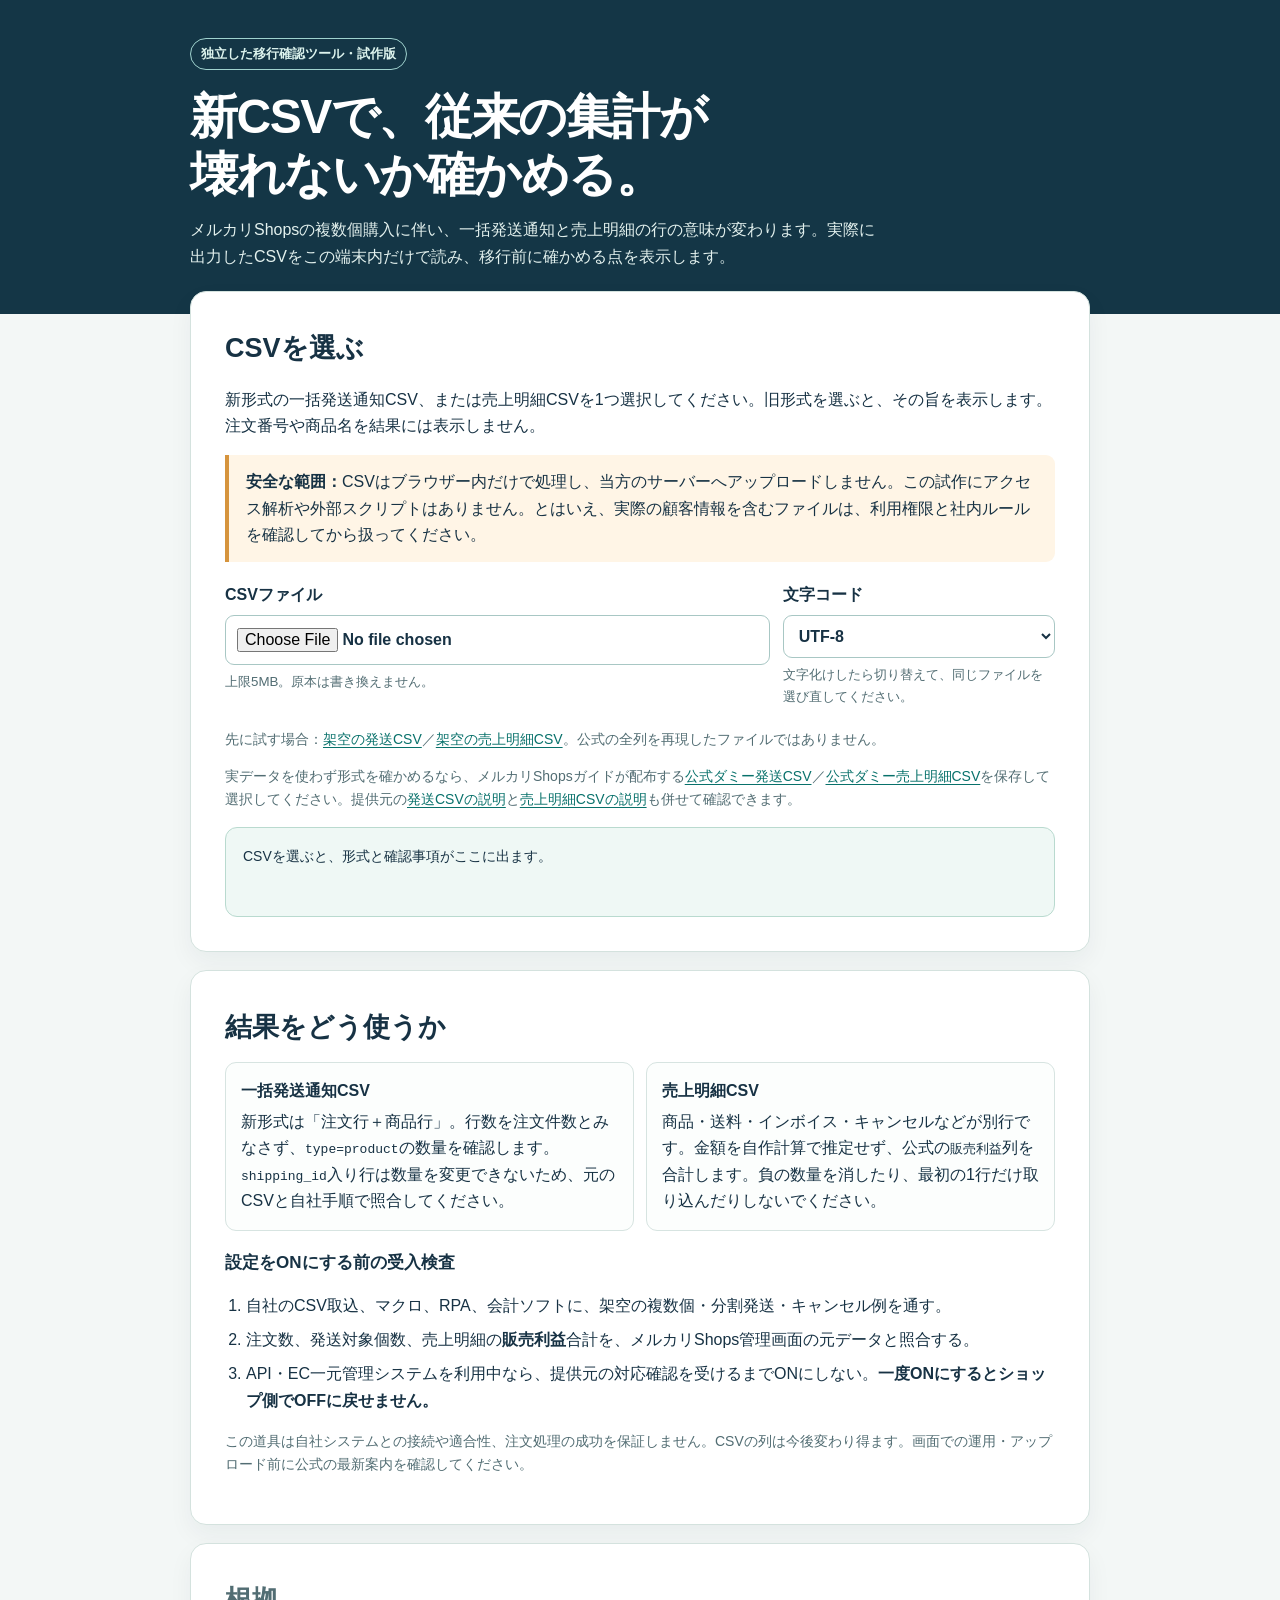
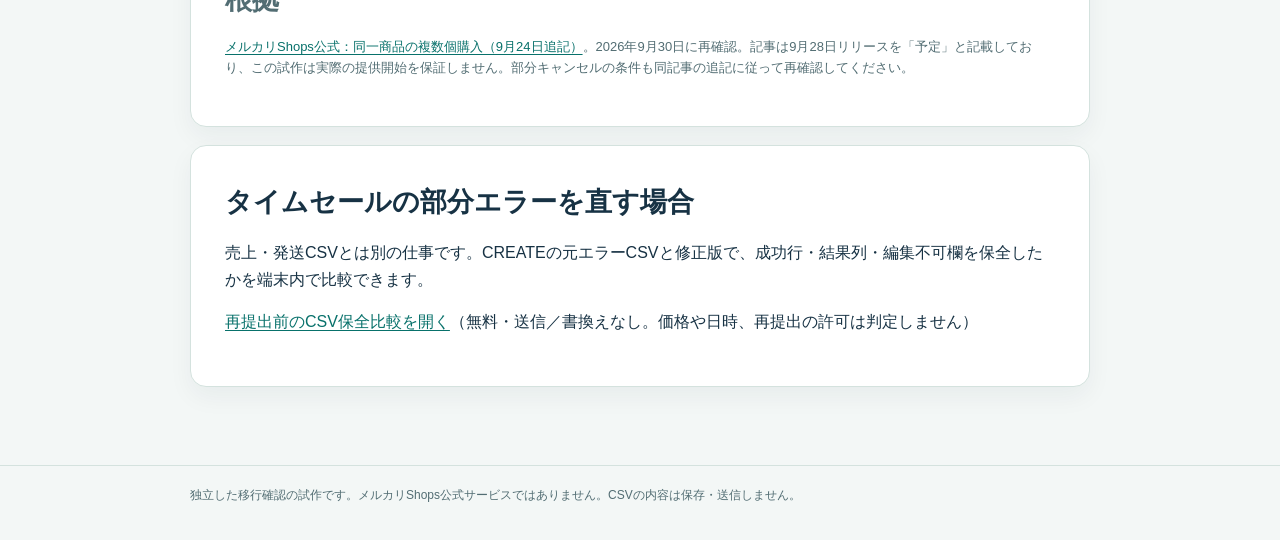
==== index.html @ 7849f11b "Add local CREATE timesale retry preservation comparison" ====
<!doctype html>
<html lang="ja">
<head>
  <meta charset="utf-8">
  <meta name="viewport" content="width=device-width,initial-scale=1">
  <meta name="description" content="メルカリShopsの複数個購入に伴う一括発送通知・売上明細CSVを、ブラウザー内だけで点検。行数と注文件数、数量、販売利益列の違いを確認します。">
  <meta name="google-site-verification" content="xKikV9wQF_xmwd3n7Kx4e-9A_dVvAwl5gHHgCx1C2TU">
  <link rel="canonical" href="https://tomoka-uzumaki-ai.github.io/shops-csv-readiness-jp/">
  <title>メルカリShops CSV移行の手元確認｜複数個購入</title>
  <style>
    :root{font-family:-apple-system,BlinkMacSystemFont,"Hiragino Kaku Gothic ProN","Noto Sans JP",sans-serif;color:#173244;background:#f3f7f6;line-height:1.65}
    *{box-sizing:border-box}body{margin:0}a{color:#08716b;text-underline-offset:3px}button,input,select{font:inherit}button:focus-visible,input:focus-visible,select:focus-visible,a:focus-visible{outline:3px solid #eaa258;outline-offset:3px}
    .wrap{width:min(100% - 32px,900px);margin:auto}.top{background:#143646;color:#fff;padding:38px 0 44px}.top small{display:inline-block;border:1px solid #9fd2ce;border-radius:40px;padding:4px 10px;color:#dcf3ed;font-weight:700}.top h1{font-size:clamp(29px,5.5vw,48px);line-height:1.2;letter-spacing:-.03em;margin:18px 0 14px}.top p{max-width:690px;margin:0;color:#e3f1ee}.main{margin-top:-23px;position:relative;padding-bottom:60px}.panel{background:#fff;border:1px solid #d4e2de;border-radius:16px;padding:clamp(20px,4vw,34px);margin-bottom:18px;box-shadow:0 10px 25px rgba(16,49,57,.05)}h2{font-size:clamp(21px,3vw,27px);margin:0 0 12px}h3{font-size:17px;margin:18px 0 6px}.muted{color:#526d73;font-size:14px}.callout{background:#fff5e6;border-left:4px solid #d6943d;padding:14px 17px;border-radius:0 9px 9px 0;margin:15px 0}.fields{display:grid;grid-template-columns:2fr 1fr;gap:13px;margin:20px 0}.field{display:block;font-weight:700}.field input,.field select{display:block;width:100%;padding:11px;margin-top:6px;border:1px solid #a8c7c4;border-radius:9px;background:#fff;color:#173244}.field small{display:block;font-weight:400;color:#526d73;margin-top:6px}.result{background:#eff8f5;border:1px solid #b9dacf;border-radius:12px;padding:17px;margin-top:16px;min-height:90px}.result pre{white-space:pre-wrap;overflow-wrap:anywhere;font:14px/1.65 -apple-system,BlinkMacSystemFont,"Hiragino Kaku Gothic ProN","Noto Sans JP",sans-serif;margin:0}.legend{display:grid;grid-template-columns:1fr 1fr;gap:12px}.legend div{border:1px solid #d7e4e1;border-radius:11px;padding:15px;background:#fcfefd}.legend b{display:block;margin-bottom:5px}.check{padding-left:21px}.check li{margin:8px 0}.sources{font-size:13px;color:#526d73}.footer{border-top:1px solid #d4e2de;padding:20px 0 35px;font-size:12px;color:#526d73}@media(max-width:620px){.fields,.legend{grid-template-columns:1fr}.top{padding:32px 0 40px}}
  </style>
</head>
<body>
  <header class="top"><div class="wrap"><small>独立した移行確認ツール・試作版</small><h1>新CSVで、従来の集計が<br>壊れないか確かめる。</h1><p>メルカリShopsの複数個購入に伴い、一括発送通知と売上明細の行の意味が変わります。実際に出力したCSVをこの端末内だけで読み、移行前に確かめる点を表示します。</p></div></header>
  <main class="wrap main">
    <section class="panel" aria-labelledby="audit-title">
      <h2 id="audit-title">CSVを選ぶ</h2>
      <p>新形式の一括発送通知CSV、または売上明細CSVを1つ選択してください。旧形式を選ぶと、その旨を表示します。注文番号や商品名を結果には表示しません。</p>
      <div class="callout"><strong>安全な範囲：</strong>CSVはブラウザー内だけで処理し、当方のサーバーへアップロードしません。この試作にアクセス解析や外部スクリプトはありません。とはいえ、実際の顧客情報を含むファイルは、利用権限と社内ルールを確認してから扱ってください。</div>
      <div class="fields">
        <label class="field">CSVファイル<input id="file" type="file" accept=".csv,text/csv"><small>上限5MB。原本は書き換えません。</small></label>
        <label class="field">文字コード<select id="encoding"><option value="utf-8">UTF-8</option><option value="shift_jis">Shift-JIS</option></select><small>文字化けしたら切り替えて、同じファイルを選び直してください。</small></label>
      </div>
      <p class="muted">先に試す場合：<a href="./sample_shipping_fictional.csv" download>架空の発送CSV</a>／<a href="./sample_sales_fictional.csv" download>架空の売上明細CSV</a>。公式の全列を再現したファイルではありません。</p>
      <p class="muted">実データを使わず形式を確かめるなら、メルカリShopsガイドが配布する<a href="https://guide.mercari-shops-static.com/orders_update_cart.csv" target="_blank" rel="noopener noreferrer">公式ダミー発送CSV</a>／<a href="https://guide.mercari-shops-static.com/sales_report_cart.csv" target="_blank" rel="noopener noreferrer">公式ダミー売上明細CSV</a>を保存して選択してください。提供元の<a href="https://support.mercari-shops.com/hc/ja/articles/13223187941913" target="_blank" rel="noopener noreferrer">発送CSVの説明</a>と<a href="https://support.mercari-shops.com/hc/ja/articles/4417485760537" target="_blank" rel="noopener noreferrer">売上明細CSVの説明</a>も併せて確認できます。</p>
      <div class="result" role="status" aria-live="polite"><pre id="report">CSVを選ぶと、形式と確認事項がここに出ます。</pre></div>
    </section>
    <section class="panel" aria-labelledby="meaning-title">
      <h2 id="meaning-title">結果をどう使うか</h2>
      <div class="legend">
        <div><b>一括発送通知CSV</b><span>新形式は「注文行＋商品行」。行数を注文件数とみなさず、<code>type=product</code>の数量を確認します。<code>shipping_id</code>入り行は数量を変更できないため、元のCSVと自社手順で照合してください。</span></div>
        <div><b>売上明細CSV</b><span>商品・送料・インボイス・キャンセルなどが別行です。金額を自作計算で推定せず、公式の<code>販売利益</code>列を合計します。負の数量を消したり、最初の1行だけ取り込んだりしないでください。</span></div>
      </div>
      <h3>設定をONにする前の受入検査</h3>
      <ol class="check">
        <li>自社のCSV取込、マクロ、RPA、会計ソフトに、架空の複数個・分割発送・キャンセル例を通す。</li>
        <li>注文数、発送対象個数、売上明細の<strong>販売利益</strong>合計を、メルカリShops管理画面の元データと照合する。</li>
        <li>API・EC一元管理システムを利用中なら、提供元の対応確認を受けるまでONにしない。<strong>一度ONにするとショップ側でOFFに戻せません。</strong></li>
      </ol>
      <p class="muted">この道具は自社システムとの接続や適合性、注文処理の成功を保証しません。CSVの列は今後変わり得ます。画面での運用・アップロード前に公式の最新案内を確認してください。</p>
    </section>
    <section class="panel sources"><h2>根拠</h2><p><a href="https://jp-news.mercari.com/mercari-shops/info/53548" target="_blank" rel="noopener">メルカリShops公式：同一商品の複数個購入（9月24日追記）</a>。2026年9月30日に再確認。記事は9月28日リリースを「予定」と記載しており、この試作は実際の提供開始を保証しません。部分キャンセルの条件も同記事の追記に従って再確認してください。</p></section>
    <section class="panel"><h2>タイムセールの部分エラーを直す場合</h2><p>売上・発送CSVとは別の仕事です。CREATEの元エラーCSVと修正版で、成功行・結果列・編集不可欄を保全したかを端末内で比較できます。</p><p><a href="timesale-retry/">再提出前のCSV保全比較を開く</a>（無料・送信／書換えなし。価格や日時、再提出の許可は判定しません）</p></section>
  </main>
  <footer class="footer"><div class="wrap">独立した移行確認の試作です。メルカリShops公式サービスではありません。CSVの内容は保存・送信しません。</div></footer>
  <script>
  (()=>{
    const report=document.getElementById('report');
    const fileInput=document.getElementById('file');
    const encoding=document.getElementById('encoding');
    function parseCsv(text){
      const rows=[];let row=[],cell='',quoted=false,closedQuote=false;
      text=text.replace(/^\uFEFF/,'');
      for(let i=0;i<text.length;i++){
        const c=text[i];
        if(quoted){if(c==='"'){if(text[i+1]==='"'){cell+='"';i++;}else{quoted=false;closedQuote=true;}}else cell+=c;continue;}
        if(closedQuote && c!==',' && c!=='\r' && c!=='\n')throw new Error('引用符の後に余分な文字があります。CSV原本の形式を確認してください。');
        if(c==='"'){if(cell!=='')throw new Error('値の途中に引用符があります。CSV原本の形式を確認してください。');quoted=true;continue;}
        if(c===','){row.push(cell);cell='';closedQuote=false;continue;}
        if(c==='\r'||c==='\n'){if(c==='\r'&&text[i+1]==='\n')i++;row.push(cell);if(row.some(value=>value!==''))rows.push(row);row=[];cell='';closedQuote=false;continue;}
        cell+=c;
      }
      if(quoted)throw new Error('引用符が閉じていません。CSV原本の形式を確認してください。');
      row.push(cell);if(row.some(value=>value!==''))rows.push(row);
      return rows;
    }
    function analyze(rows){
      if(rows.length<2)return '見出しとデータ行があるCSVを選んでください。';
      const headers=rows[0].map(x=>x.trim());
      const data=rows.slice(1);
      const duplicateHeaders=[...new Set(headers.filter((name,i)=>name&&headers.indexOf(name)!==i))];
      const firstBadWidth=data.findIndex(row=>row.length!==headers.length);
      if(headers.some(name=>name==='')||duplicateHeaders.length||firstBadWidth!==-1){
        const problems=[];
        if(headers.some(name=>name===''))problems.push('見出しに空欄があります。');
        if(duplicateHeaders.length)problems.push(`同じ列名が複数あります：${duplicateHeaders.join('、')}。`);
        if(firstBadWidth!==-1)problems.push(`${firstBadWidth+2}行目は見出し${headers.length}列に対して${data[firstBadWidth].length}列です。`);
        return `CSVの列構造を確認してください。\n${problems.join('\n')}\n誤った列の集計を避けるため、このファイルの数値判定は行いません。CSV原本と文字コードを確認してください。`;
      }
      const index=Object.fromEntries(headers.map((name,i)=>[name,i]));
      const has=name=>Object.hasOwn(index,name);
      const get=(row,name)=>has(name)?String(row[index[name]]??'').trim():'';
      const lines=[];
      if(headers.some(x=>x.includes('\uFFFD')))lines.push('文字化けの可能性があります。文字コードを切り替えて再選択してください。');
      if(has('type')&&has('order_id')){
        const required=['type','order_id','variant_id','quantity'];
        const missing=required.filter(x=>!has(x));
        const product=data.filter(row=>get(row,'type')==='product');
        const order=data.filter(row=>get(row,'type')==='order');
        const orders=new Set(data.map(row=>get(row,'order_id')).filter(Boolean));
        const badQty=product.filter(row=>!/^\d+$/.test(get(row,'quantity'))||Number(get(row,'quantity'))<1).length;
        const missingVariant=product.filter(row=>!get(row,'variant_id')).length;
        const multiQty=product.filter(row=>Number(get(row,'quantity'))>1).length;
        const shippingId=has('shipping_id')?product.filter(row=>get(row,'shipping_id')).length:null;
        const unknownType=data.filter(row=>!['order','product'].includes(get(row,'type'))).length;
        lines.push('形式：新しい一括発送通知CSVの候補');
        lines.push(`データ行 ${data.length}／注文行 ${order.length}／商品行 ${product.length}／異なる注文番号 ${orders.size}`);
        lines.push(`数量が2以上の商品行 ${multiQty}／数量が空欄・整数1以上でない商品行 ${badQty}`);
        if(shippingId!==null)lines.push(`shipping_id入りの商品行 ${shippingId}：元の数量・商品を変更していないか、原本と照合してください。`);
        if(missing.length)lines.push(`要確認：公式が必須とする列が見当たりません：${missing.join('、')}`);
        if(missingVariant)lines.push(`要確認：variant_id空欄の商品行が${missingVariant}行あります。`);
        if(unknownType)lines.push(`要確認：order/product以外のtypeが${unknownType}行あります。仕様を確認してください。`);
        if(orders.size>1000)lines.push('要確認：異なる注文番号が1,000件を超えます。一括アップロード上限は1,000注文です。');
        if(data.length>orders.size)lines.push('重要：行数は注文件数ではありません。既存の取込が「1行＝1注文」なら修正が必要です。');
        lines.push('この判定は列と件数の点検です。実際の発送可否・連携先の対応は判定できません。');
      }else if(['明細種別','注文番号','明細番号'].some(has)){
        const required=['明細種別','注文番号','明細番号','販売利益'];
        const missing=required.filter(x=>!has(x));
        const orders=new Set(data.map(row=>get(row,'注文番号')).filter(Boolean));
        const details=new Set(data.map(row=>get(row,'明細番号')).filter(Boolean));
        const invoice=data.filter(row=>get(row,'明細種別').includes('インボイス')).length;
        const cancel=data.filter(row=>get(row,'明細種別').includes('キャンセル')).length;
        const negativeQuantity=has('数量')?data.filter(row=>/^\s*-/.test(get(row,'数量'))).length:null;
        lines.push('形式：新しい売上明細CSVの候補');
        lines.push(`データ行 ${data.length}／異なる注文番号 ${orders.size}／異なる明細番号 ${details.size}`);
        lines.push(`インボイス行 ${invoice}／キャンセル関連行 ${cancel}${negativeQuantity===null?'':`／数量が負の行 ${negativeQuantity}`}`);
        if(missing.length)lines.push(`要確認：集計に必要な列が見当たりません：${missing.join('、')}`);
        if(has('販売利益')){
          const raw=data.map(row=>get(row,'販売利益').replace(/[¥￥円,\s]/g,''));
          const invalid=raw.filter(value=>value===''||!/^[-+]?\d+$/.test(value)||!Number.isSafeInteger(Number(value))).length;
          if(invalid)lines.push(`販売利益を合計しません：空欄・整数円でない値・安全に扱えない大きな金額が${invalid}行あります。CSV原本を確認してください。`);
          else {
            const sum=raw.reduce((total,value)=>total+Number(value),0);
            if(!Number.isSafeInteger(sum))lines.push('販売利益を合計しません：合計額が安全に扱える数値範囲を超えました。CSV原本を確認してください。');
            else lines.push(`販売利益列の合計 ${sum.toLocaleString('ja-JP')}円（CSV内の列値の単純合計。受領済み利益や当方の収益ではありません）`);
          }
        }
        if(data.length>orders.size)lines.push('重要：行数は注文件数ではありません。最初の1行だけ取り込む処理は明細を落とします。');
        lines.push('元の管理画面と、注文番号・明細番号ごとの集計を照合してください。');
      }else if(has('order_id')){
        lines.push('形式：type列がない旧形式の一括発送通知CSVの候補');
        lines.push(`データ行 ${data.length}。設定をONにした後は新形式が必要です。旧CSVのままでONにしないでください。`);
      }else{
        lines.push('形式を特定できません。メルカリShopsから出力した対象CSVか、見出し・文字コードを確認してください。');
        lines.push('このファイルを自動変換・アップロードしないでください。');
      }
      return lines.join('\n');
    }
    fileInput.addEventListener('change',async()=>{
      const file=fileInput.files[0];if(!file)return;
      if(file.size>5*1024*1024){report.textContent='5MBを超えるファイルは扱いません。対象期間を分けて出力してください。';return;}
      report.textContent='この端末内で読み取り中…';
      try{
        const raw=await file.arrayBuffer();
        const decoded=new TextDecoder(encoding.value,{fatal:true}).decode(raw);
        report.textContent=analyze(parseCsv(decoded));
      }catch(error){report.textContent=`読み取れませんでした：${error.message} 文字コードかCSV形式を確認してください。`;}
    });
    window.csvAuditForTests={parseCsv,analyze};
  })();
  </script>
</body>
</html>
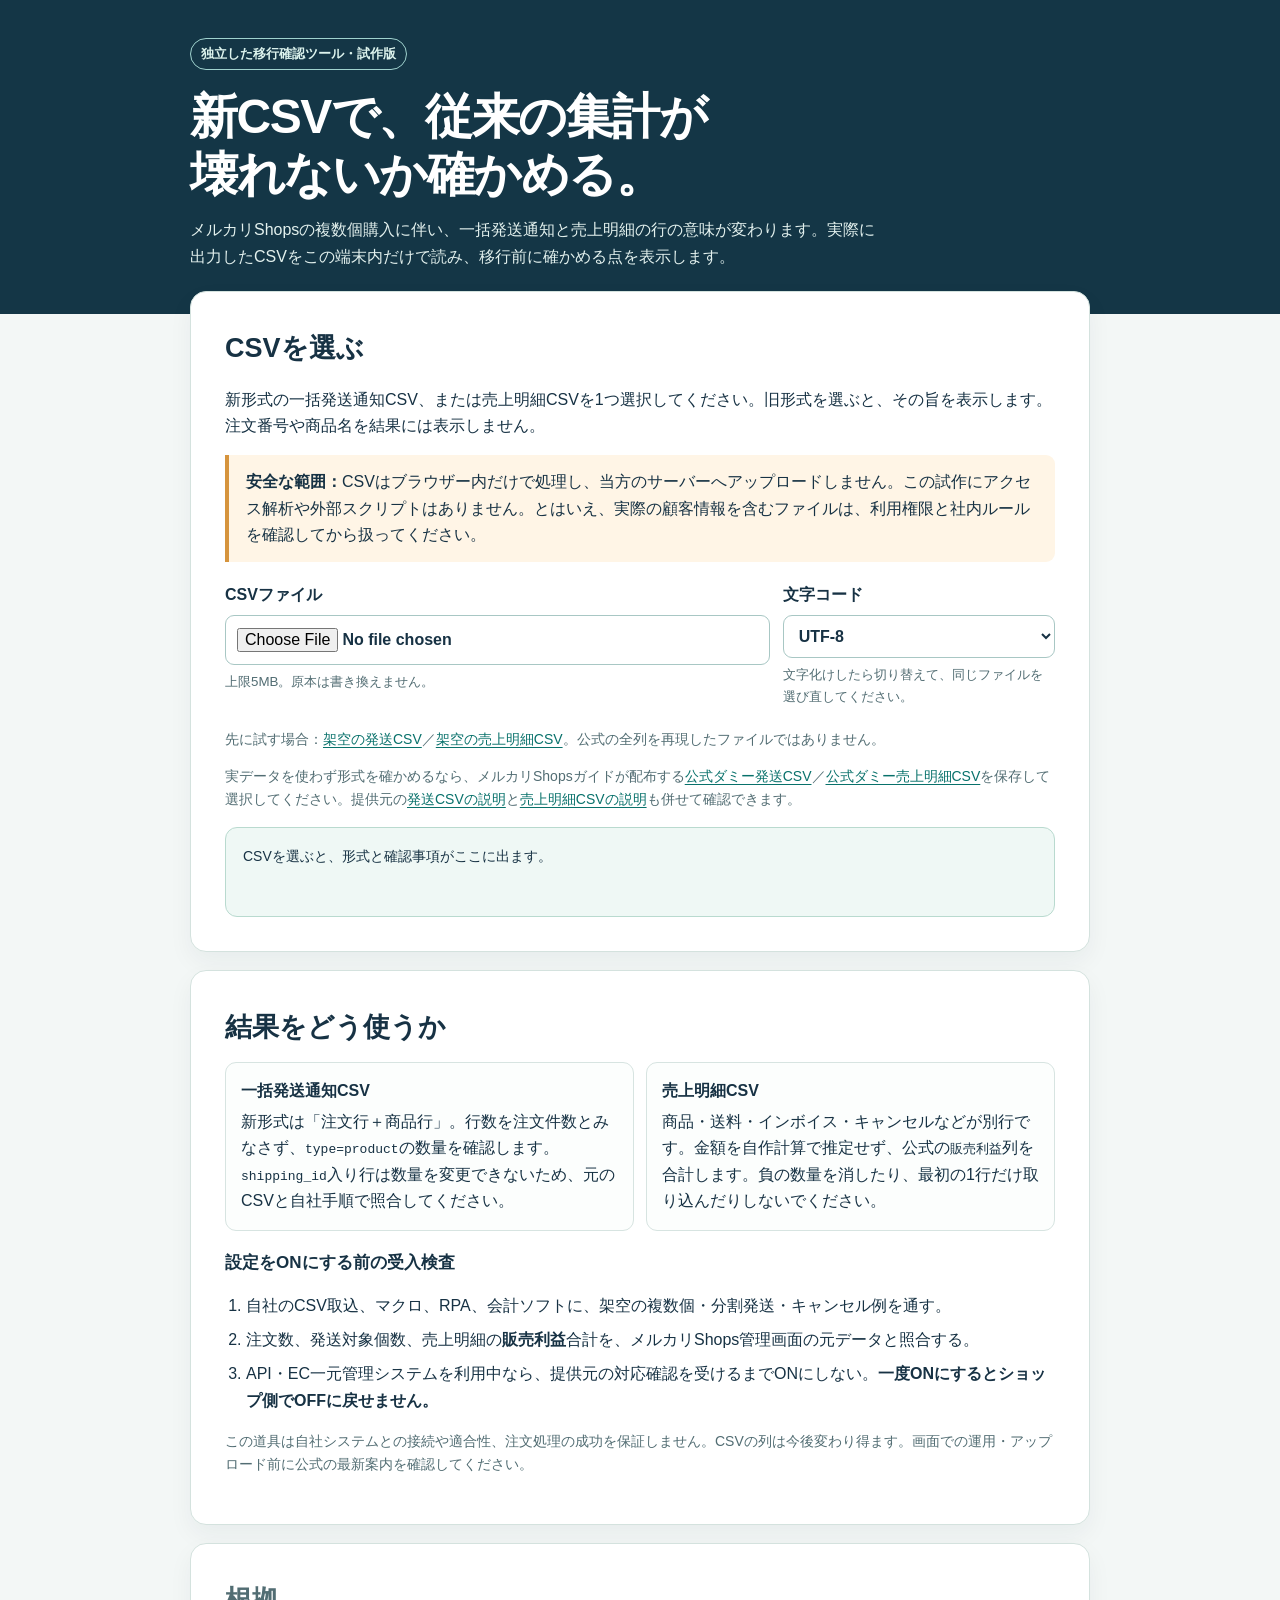
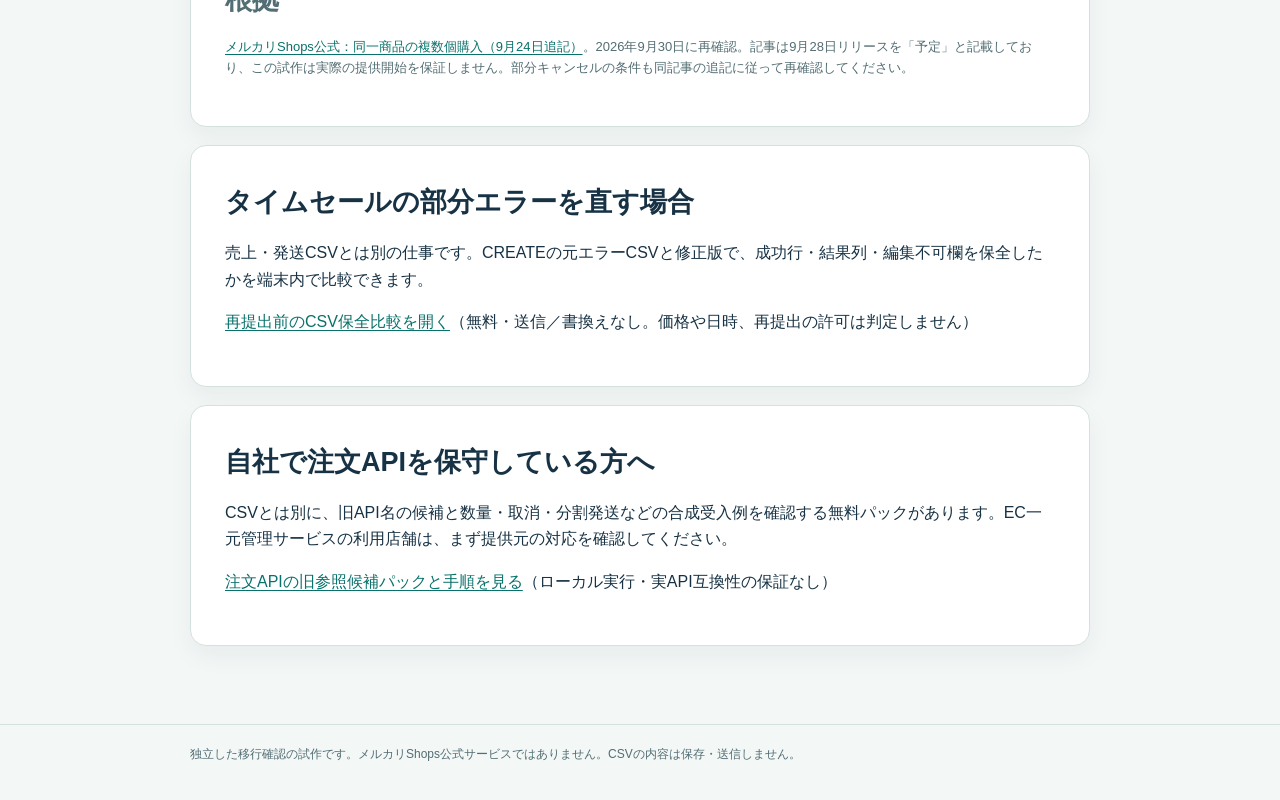
==== commit d84e3c37: "Expose developer audit pack through scoped discovery page" ====
--- a/index.html
+++ b/index.html
@@ -44,6 +44,7 @@
     </section>
     <section class="panel sources"><h2>根拠</h2><p><a href="https://jp-news.mercari.com/mercari-shops/info/53548" target="_blank" rel="noopener">メルカリShops公式：同一商品の複数個購入（9月24日追記）</a>。2026年9月30日に再確認。記事は9月28日リリースを「予定」と記載しており、この試作は実際の提供開始を保証しません。部分キャンセルの条件も同記事の追記に従って再確認してください。</p></section>
     <section class="panel"><h2>タイムセールの部分エラーを直す場合</h2><p>売上・発送CSVとは別の仕事です。CREATEの元エラーCSVと修正版で、成功行・結果列・編集不可欄を保全したかを端末内で比較できます。</p><p><a href="timesale-retry/">再提出前のCSV保全比較を開く</a>（無料・送信／書換えなし。価格や日時、再提出の許可は判定しません）</p></section>
+    <section class="panel"><h2>自社で注文APIを保守している方へ</h2><p>CSVとは別に、旧API名の候補と数量・取消・分割発送などの合成受入例を確認する無料パックがあります。EC一元管理サービスの利用店舗は、まず提供元の対応を確認してください。</p><p><a href="order-api-audit/">注文APIの旧参照候補パックと手順を見る</a>（ローカル実行・実API互換性の保証なし）</p></section>
   </main>
   <footer class="footer"><div class="wrap">独立した移行確認の試作です。メルカリShops公式サービスではありません。CSVの内容は保存・送信しません。</div></footer>
   <script>
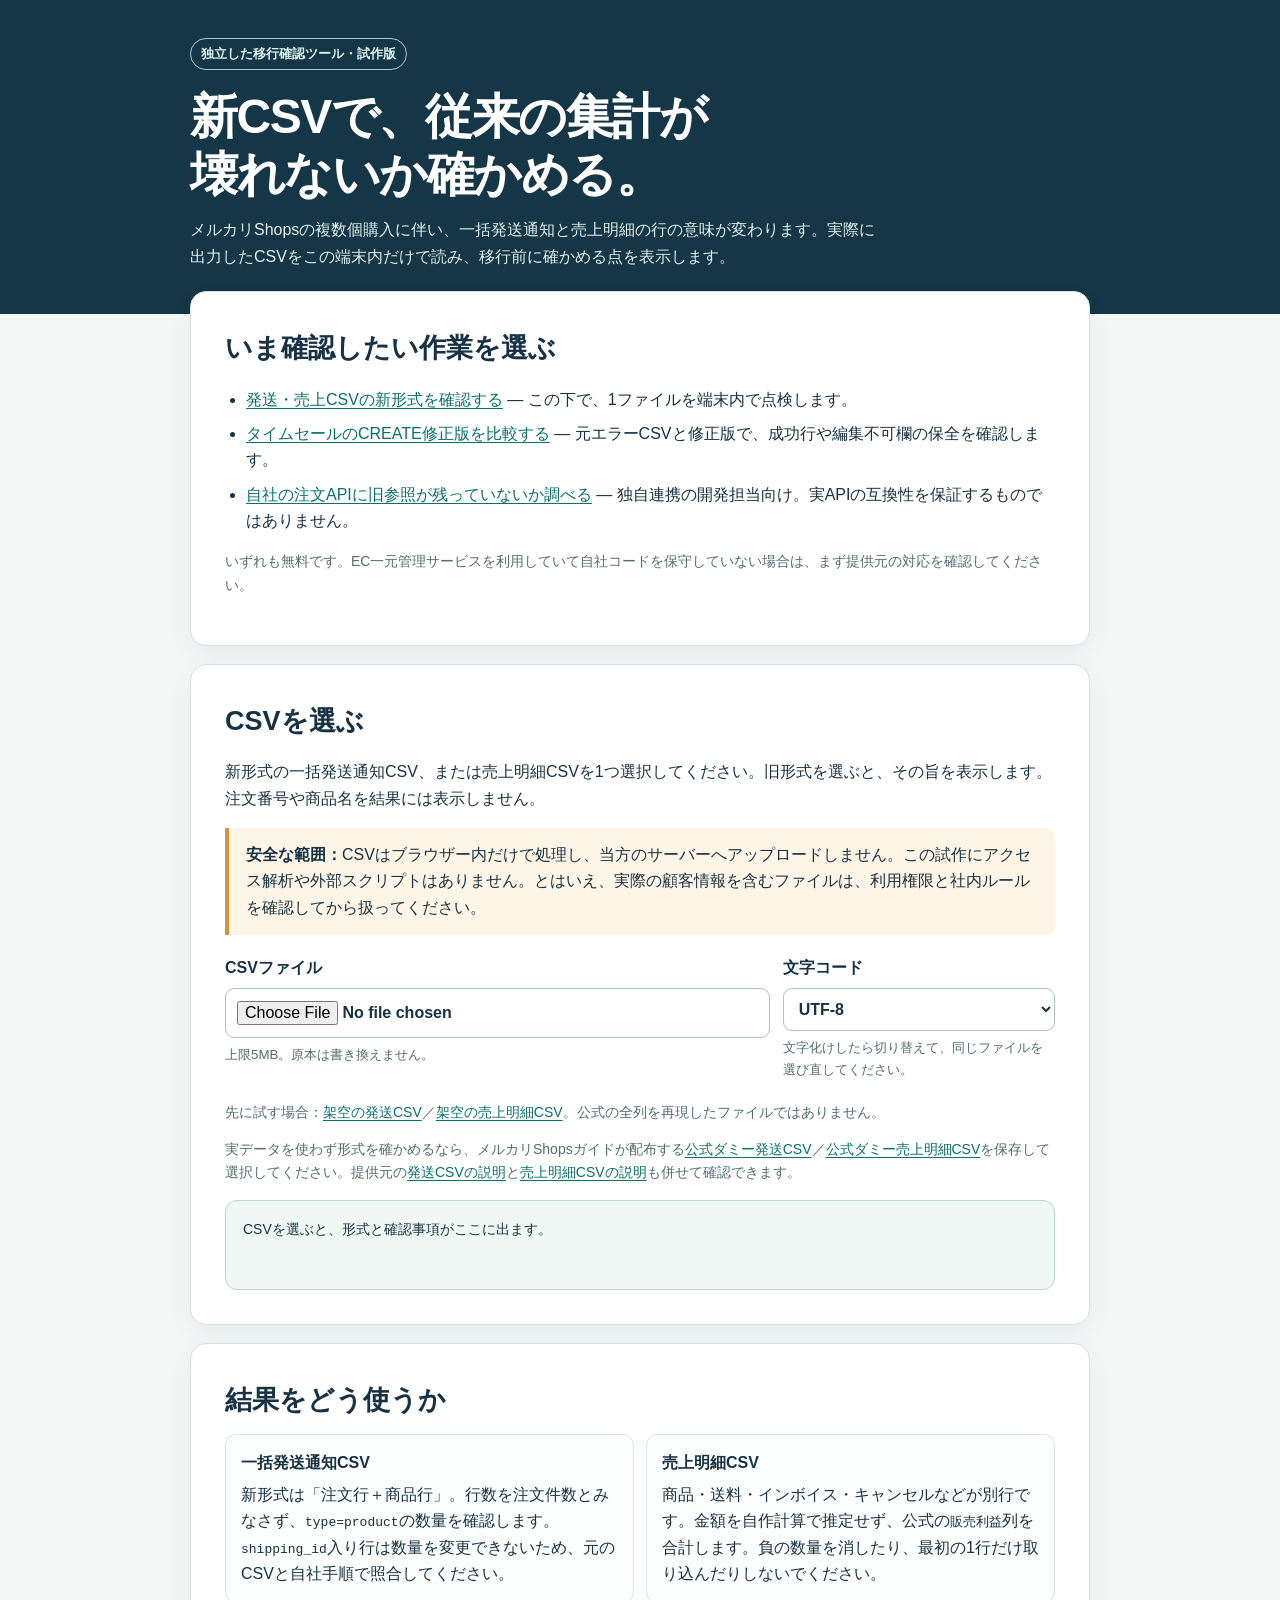
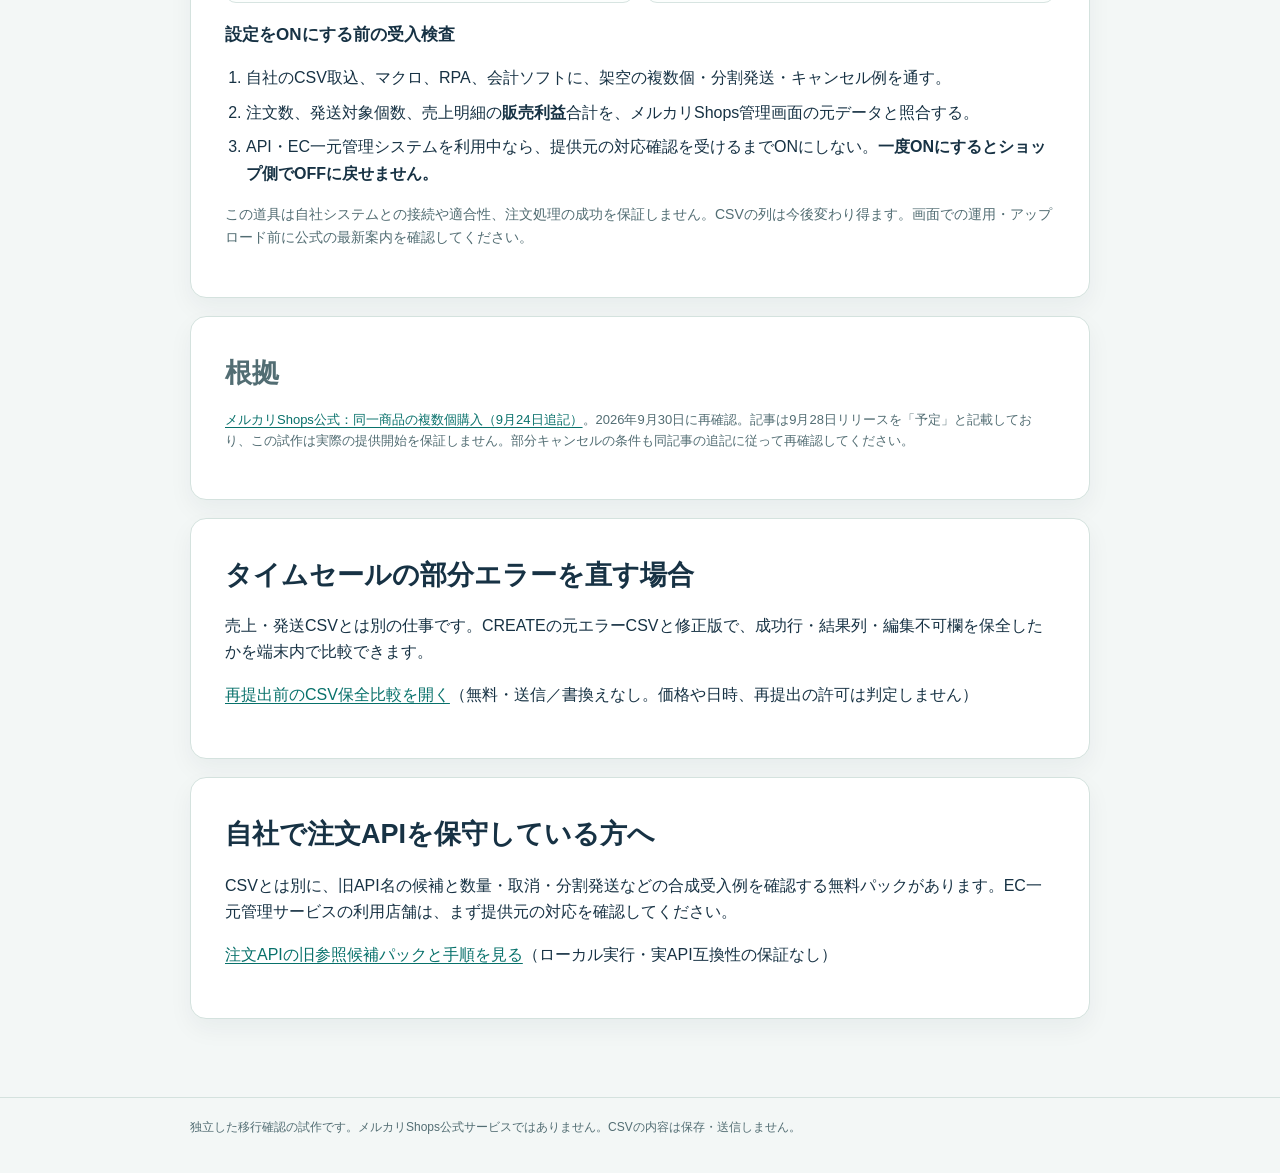
==== commit 2a2cf8f1: "Add task-specific entry before CSV audit" ====
--- a/index.html
+++ b/index.html
@@ -16,6 +16,15 @@
 <body>
   <header class="top"><div class="wrap"><small>独立した移行確認ツール・試作版</small><h1>新CSVで、従来の集計が<br>壊れないか確かめる。</h1><p>メルカリShopsの複数個購入に伴い、一括発送通知と売上明細の行の意味が変わります。実際に出力したCSVをこの端末内だけで読み、移行前に確かめる点を表示します。</p></div></header>
   <main class="wrap main">
+    <nav class="panel" aria-labelledby="job-route-title">
+      <h2 id="job-route-title">いま確認したい作業を選ぶ</h2>
+      <ul class="check">
+        <li><a href="#audit-title">発送・売上CSVの新形式を確認する</a> — この下で、1ファイルを端末内で点検します。</li>
+        <li><a href="timesale-retry/">タイムセールのCREATE修正版を比較する</a> — 元エラーCSVと修正版で、成功行や編集不可欄の保全を確認します。</li>
+        <li><a href="order-api-audit/">自社の注文APIに旧参照が残っていないか調べる</a> — 独自連携の開発担当向け。実APIの互換性を保証するものではありません。</li>
+      </ul>
+      <p class="muted">いずれも無料です。EC一元管理サービスを利用していて自社コードを保守していない場合は、まず提供元の対応を確認してください。</p>
+    </nav>
     <section class="panel" aria-labelledby="audit-title">
       <h2 id="audit-title">CSVを選ぶ</h2>
       <p>新形式の一括発送通知CSV、または売上明細CSVを1つ選択してください。旧形式を選ぶと、その旨を表示します。注文番号や商品名を結果には表示しません。</p>
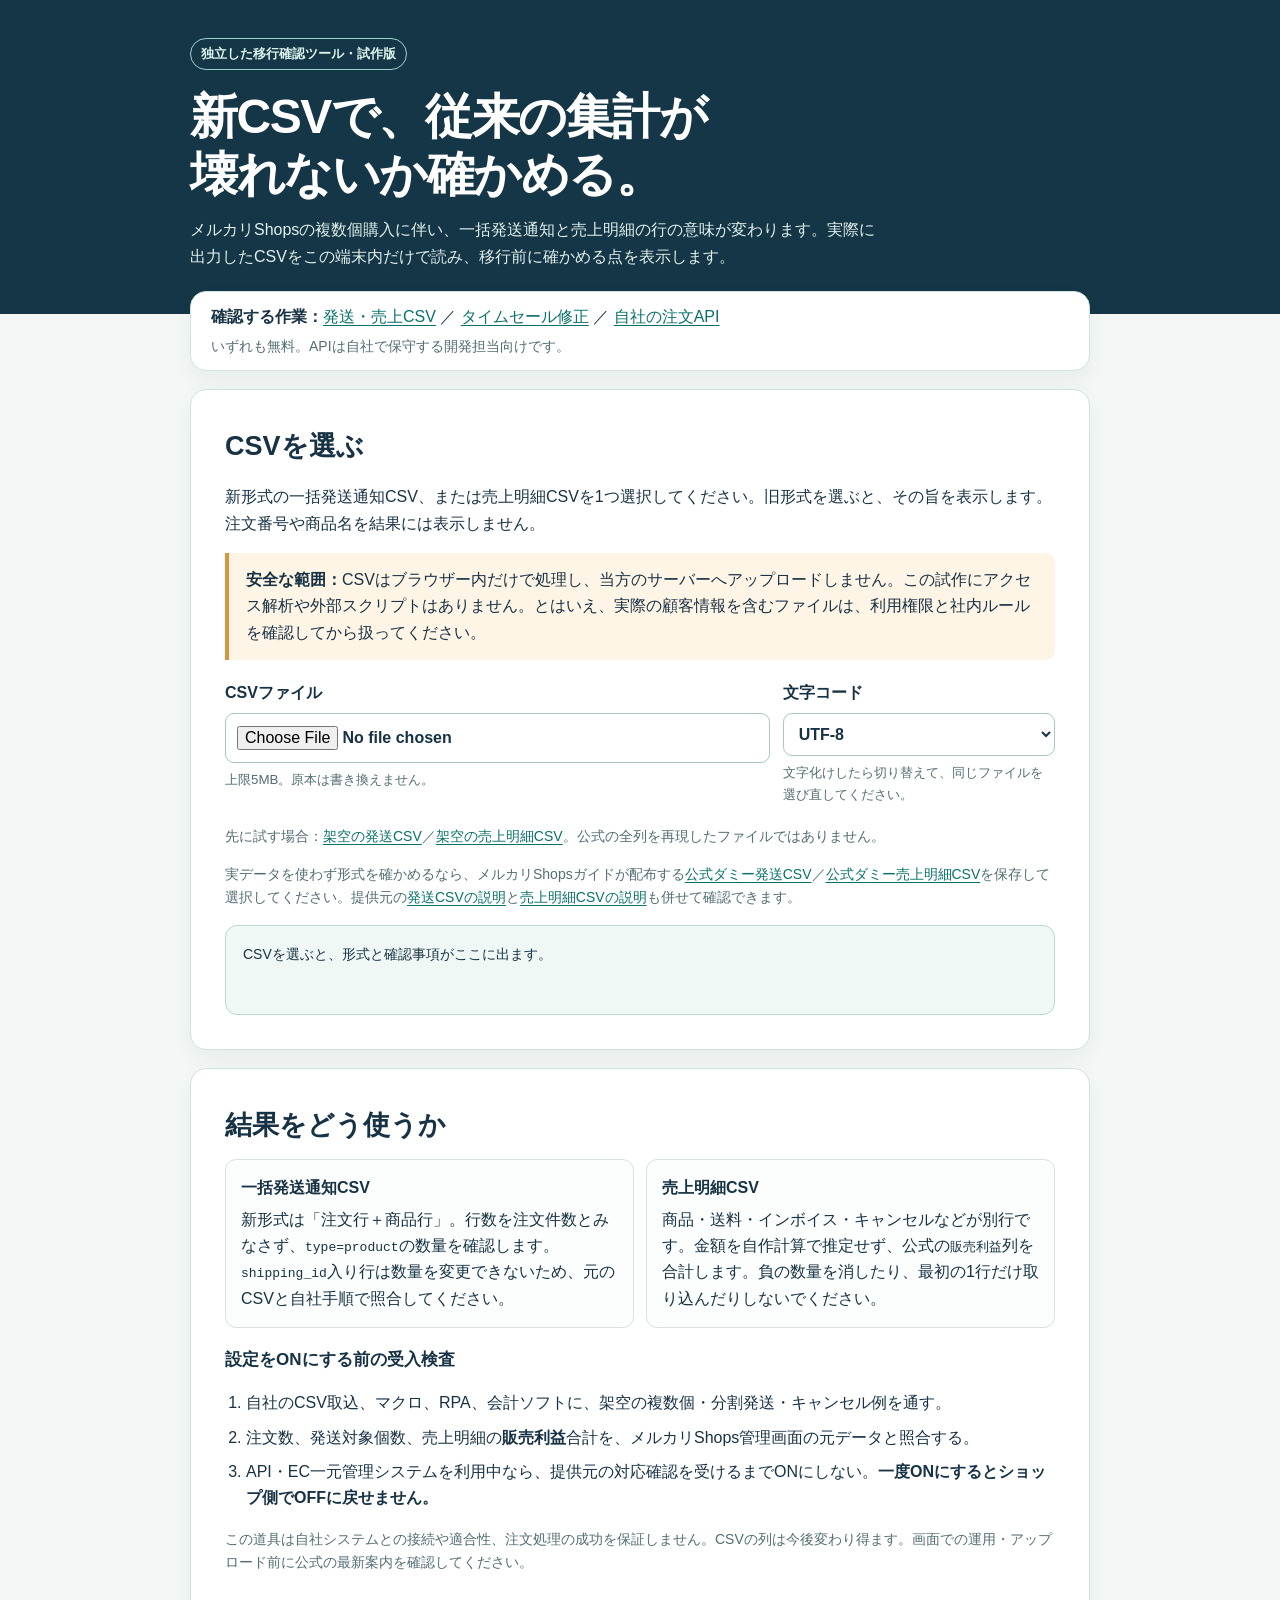
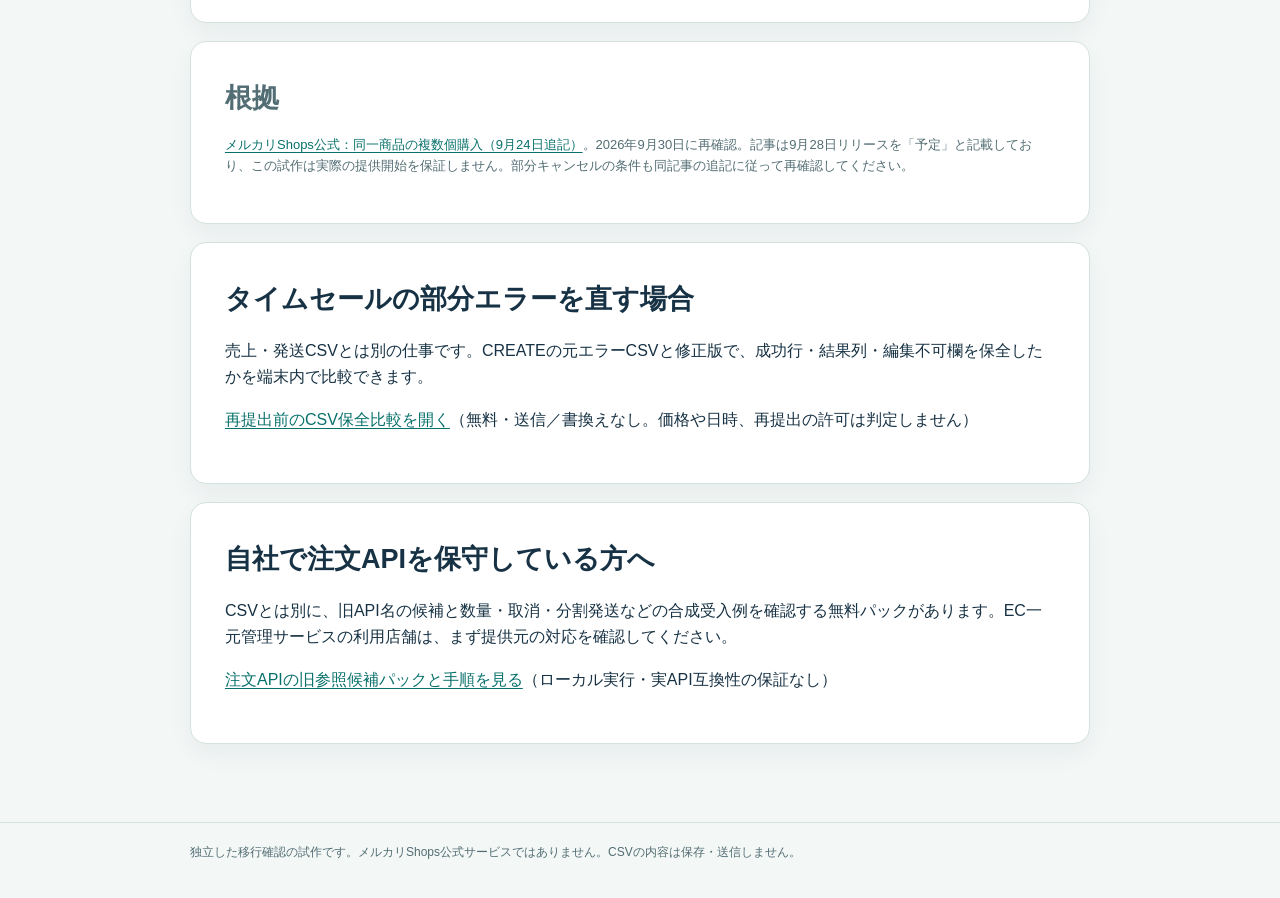
==== commit 9ff041f0: "Keep task entry compact to preserve CSV access" ====
--- a/index.html
+++ b/index.html
@@ -16,14 +16,9 @@
 <body>
   <header class="top"><div class="wrap"><small>独立した移行確認ツール・試作版</small><h1>新CSVで、従来の集計が<br>壊れないか確かめる。</h1><p>メルカリShopsの複数個購入に伴い、一括発送通知と売上明細の行の意味が変わります。実際に出力したCSVをこの端末内だけで読み、移行前に確かめる点を表示します。</p></div></header>
   <main class="wrap main">
-    <nav class="panel" aria-labelledby="job-route-title">
-      <h2 id="job-route-title">いま確認したい作業を選ぶ</h2>
-      <ul class="check">
-        <li><a href="#audit-title">発送・売上CSVの新形式を確認する</a> — この下で、1ファイルを端末内で点検します。</li>
-        <li><a href="timesale-retry/">タイムセールのCREATE修正版を比較する</a> — 元エラーCSVと修正版で、成功行や編集不可欄の保全を確認します。</li>
-        <li><a href="order-api-audit/">自社の注文APIに旧参照が残っていないか調べる</a> — 独自連携の開発担当向け。実APIの互換性を保証するものではありません。</li>
-      </ul>
-      <p class="muted">いずれも無料です。EC一元管理サービスを利用していて自社コードを保守していない場合は、まず提供元の対応を確認してください。</p>
+    <nav class="panel" style="padding:12px 20px" aria-label="確認する作業">
+      <p style="margin:0"><strong>確認する作業：</strong><a href="#audit-title">発送・売上CSV</a> ／ <a href="timesale-retry/">タイムセール修正</a> ／ <a href="order-api-audit/">自社の注文API</a></p>
+      <p class="muted" style="margin:.3em 0 0">いずれも無料。APIは自社で保守する開発担当向けです。</p>
     </nav>
     <section class="panel" aria-labelledby="audit-title">
       <h2 id="audit-title">CSVを選ぶ</h2>
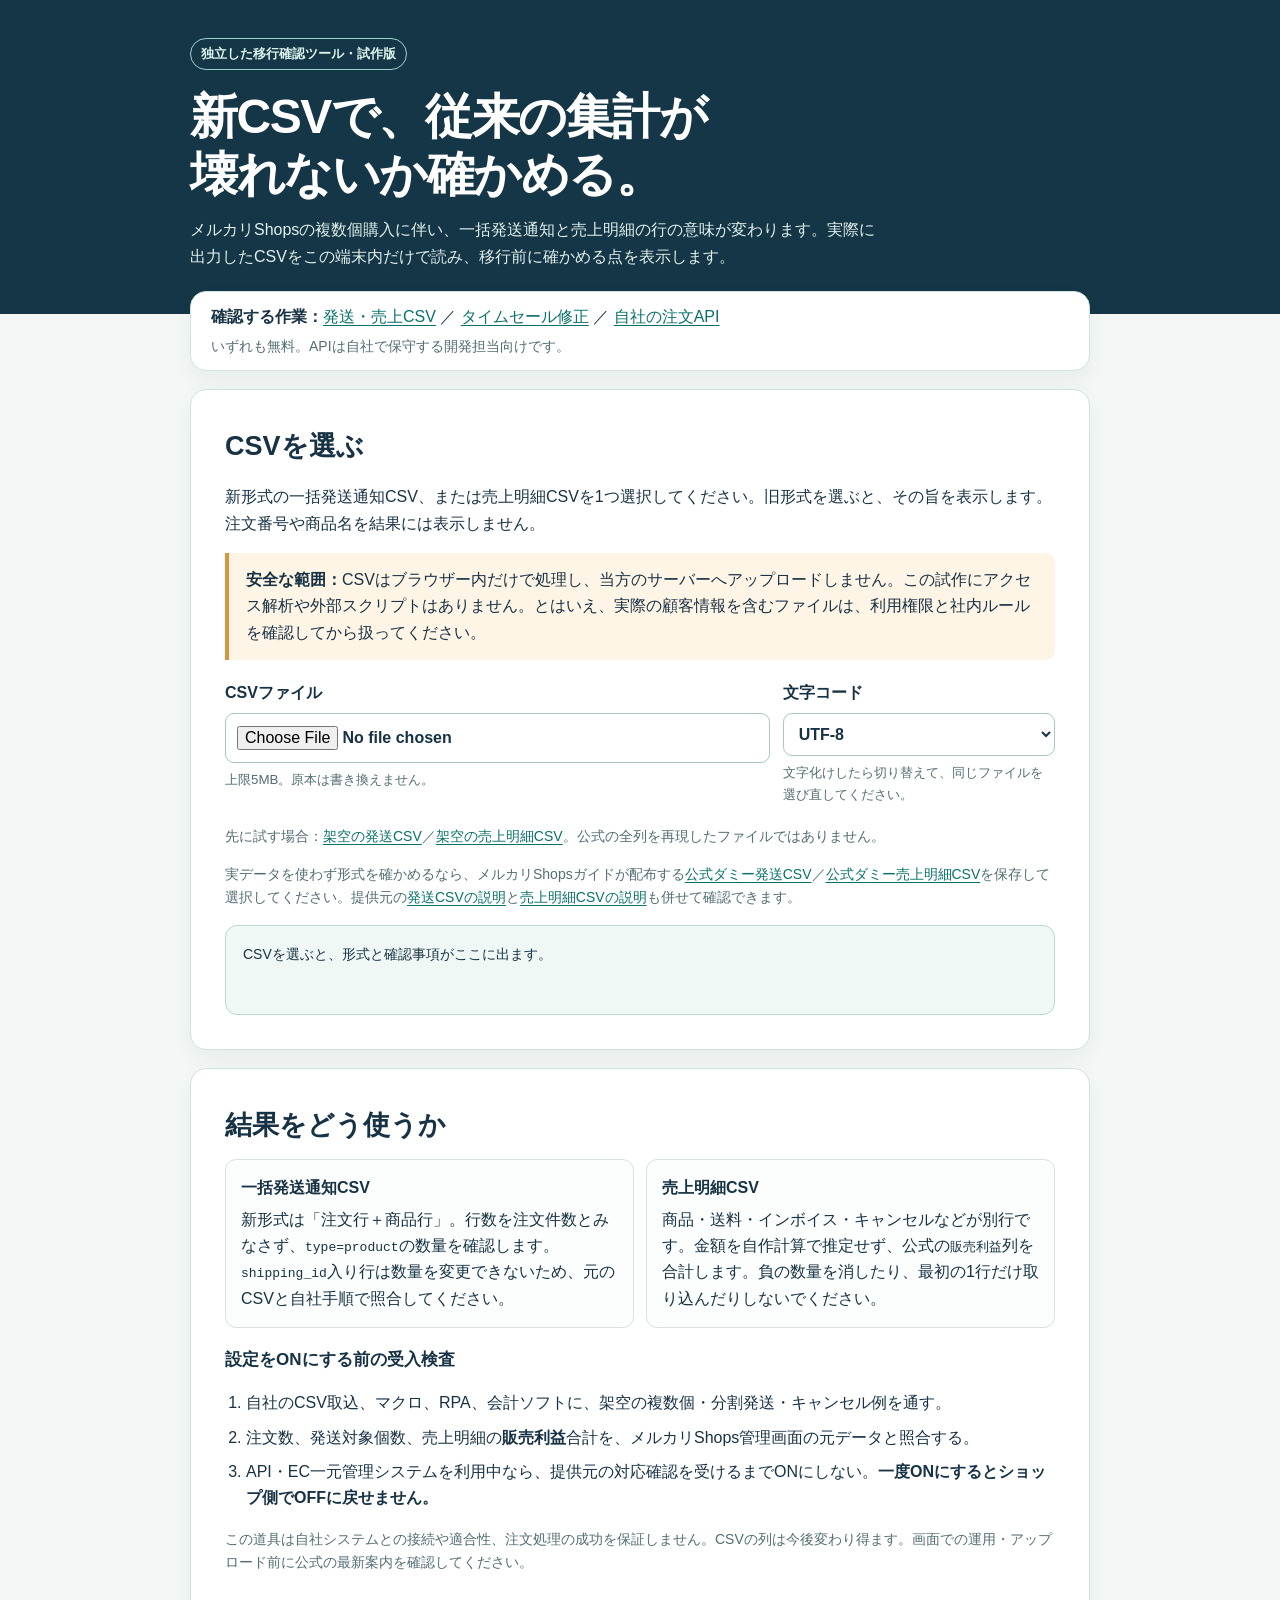
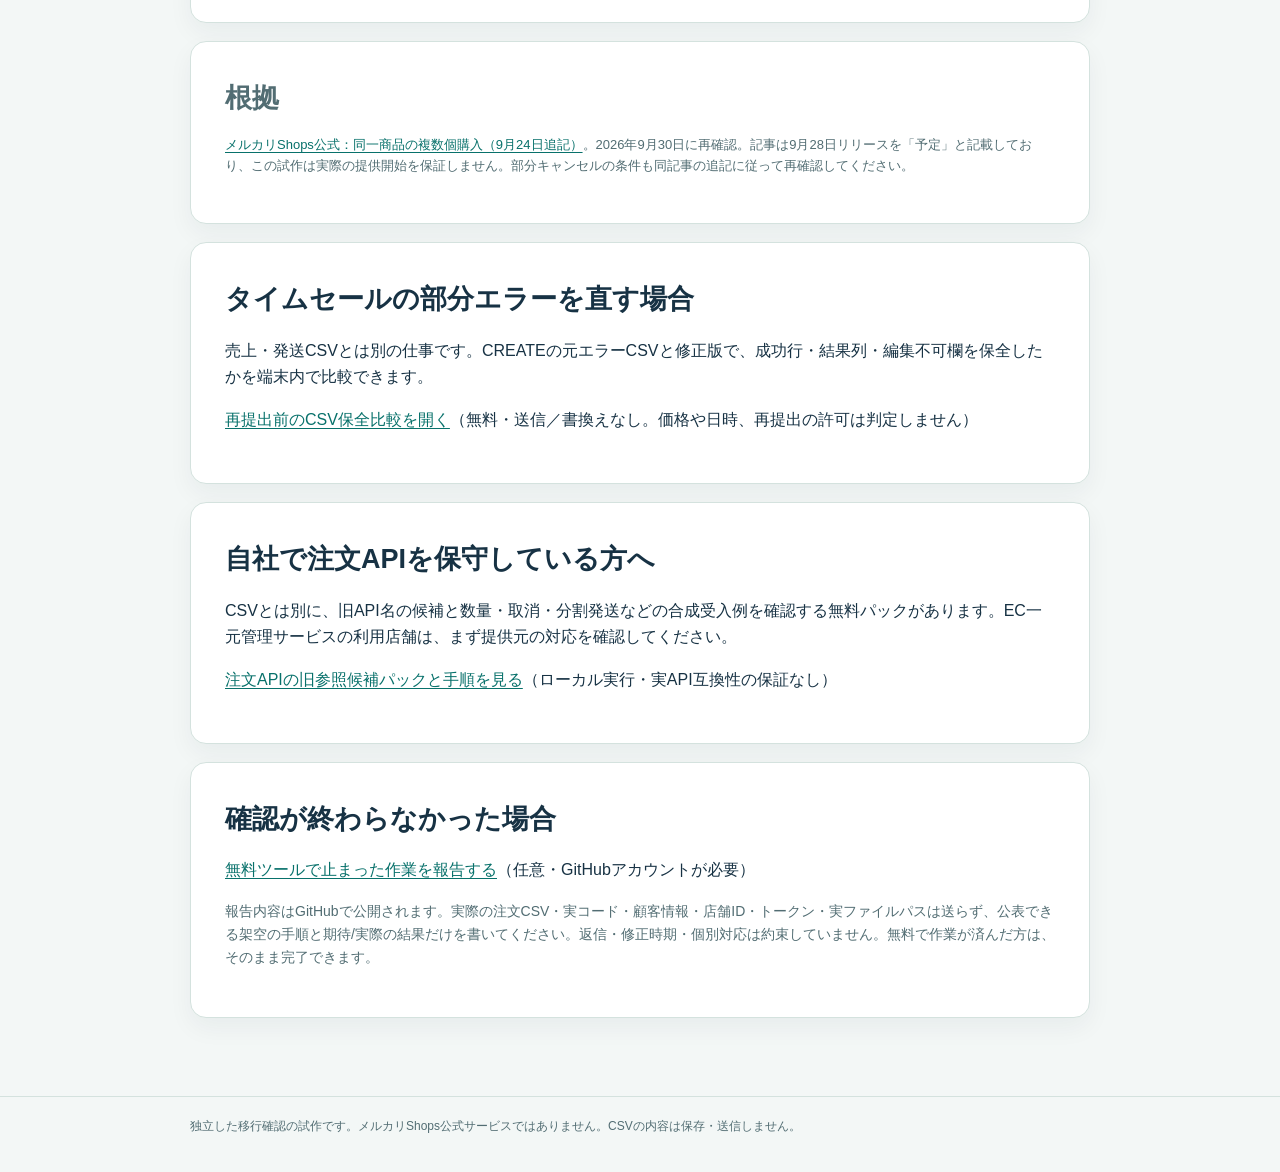
==== commit 9ab95556: "Add public redacted workflow report route" ====
--- a/index.html
+++ b/index.html
@@ -49,6 +49,7 @@
     <section class="panel sources"><h2>根拠</h2><p><a href="https://jp-news.mercari.com/mercari-shops/info/53548" target="_blank" rel="noopener">メルカリShops公式：同一商品の複数個購入（9月24日追記）</a>。2026年9月30日に再確認。記事は9月28日リリースを「予定」と記載しており、この試作は実際の提供開始を保証しません。部分キャンセルの条件も同記事の追記に従って再確認してください。</p></section>
     <section class="panel"><h2>タイムセールの部分エラーを直す場合</h2><p>売上・発送CSVとは別の仕事です。CREATEの元エラーCSVと修正版で、成功行・結果列・編集不可欄を保全したかを端末内で比較できます。</p><p><a href="timesale-retry/">再提出前のCSV保全比較を開く</a>（無料・送信／書換えなし。価格や日時、再提出の許可は判定しません）</p></section>
     <section class="panel"><h2>自社で注文APIを保守している方へ</h2><p>CSVとは別に、旧API名の候補と数量・取消・分割発送などの合成受入例を確認する無料パックがあります。EC一元管理サービスの利用店舗は、まず提供元の対応を確認してください。</p><p><a href="order-api-audit/">注文APIの旧参照候補パックと手順を見る</a>（ローカル実行・実API互換性の保証なし）</p></section>
+    <section class="panel"><h2>確認が終わらなかった場合</h2><p><a href="https://github.com/tomoka-uzumaki-ai/shops-csv-readiness-jp/issues/new?template=buyer-workflow.md">無料ツールで止まった作業を報告する</a>（任意・GitHubアカウントが必要）</p><p class="muted">報告内容はGitHubで公開されます。実際の注文CSV・実コード・顧客情報・店舗ID・トークン・実ファイルパスは送らず、公表できる架空の手順と期待/実際の結果だけを書いてください。返信・修正時期・個別対応は約束していません。無料で作業が済んだ方は、そのまま完了できます。</p></section>
   </main>
   <footer class="footer"><div class="wrap">独立した移行確認の試作です。メルカリShops公式サービスではありません。CSVの内容は保存・送信しません。</div></footer>
   <script>
@@ -144,16 +145,26 @@
       }
       return lines.join('\n');
     }
-    fileInput.addEventListener('change',async()=>{
-      const file=fileInput.files[0];if(!file)return;
+    let readRevision=0;
+    async function readSelectedCsv(){
+      const current=++readRevision;
+      const file=fileInput.files[0];
+      const selectedEncoding=encoding.value;
+      if(!file){report.textContent='CSVを選ぶと、形式と確認事項がここに出ます。';return;}
       if(file.size>5*1024*1024){report.textContent='5MBを超えるファイルは扱いません。対象期間を分けて出力してください。';return;}
       report.textContent='この端末内で読み取り中…';
       try{
         const raw=await file.arrayBuffer();
-        const decoded=new TextDecoder(encoding.value,{fatal:true}).decode(raw);
+        if(current!==readRevision)return;
+        const decoded=new TextDecoder(selectedEncoding,{fatal:true}).decode(raw);
         report.textContent=analyze(parseCsv(decoded));
-      }catch(error){report.textContent=`読み取れませんでした：${error.message} 文字コードかCSV形式を確認してください。`;}
-    });
+      }catch(error){
+        if(current!==readRevision)return;
+        report.textContent=`読み取れませんでした：${error.message} 文字コードかCSV形式を確認してください。`;
+      }
+    }
+    fileInput.addEventListener('change',readSelectedCsv);
+    encoding.addEventListener('change',readSelectedCsv);
     window.csvAuditForTests={parseCsv,analyze};
   })();
   </script>
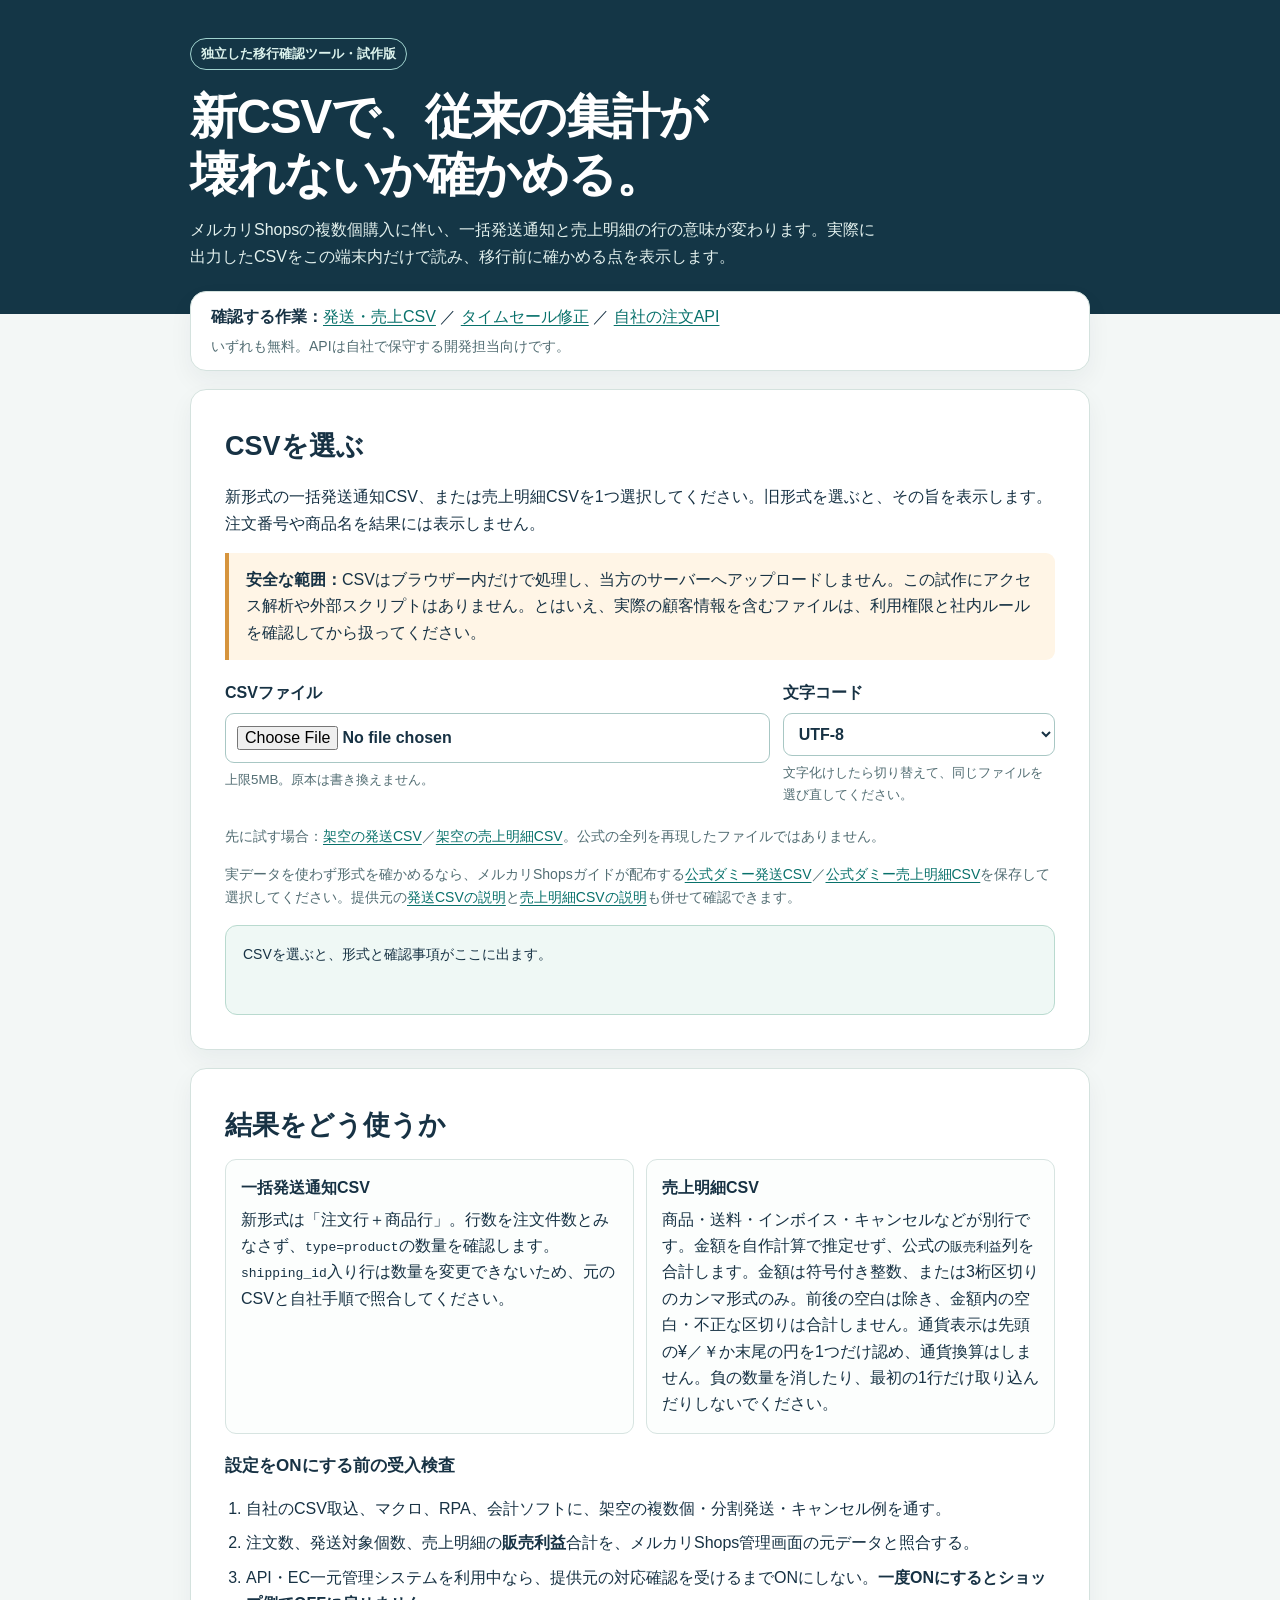
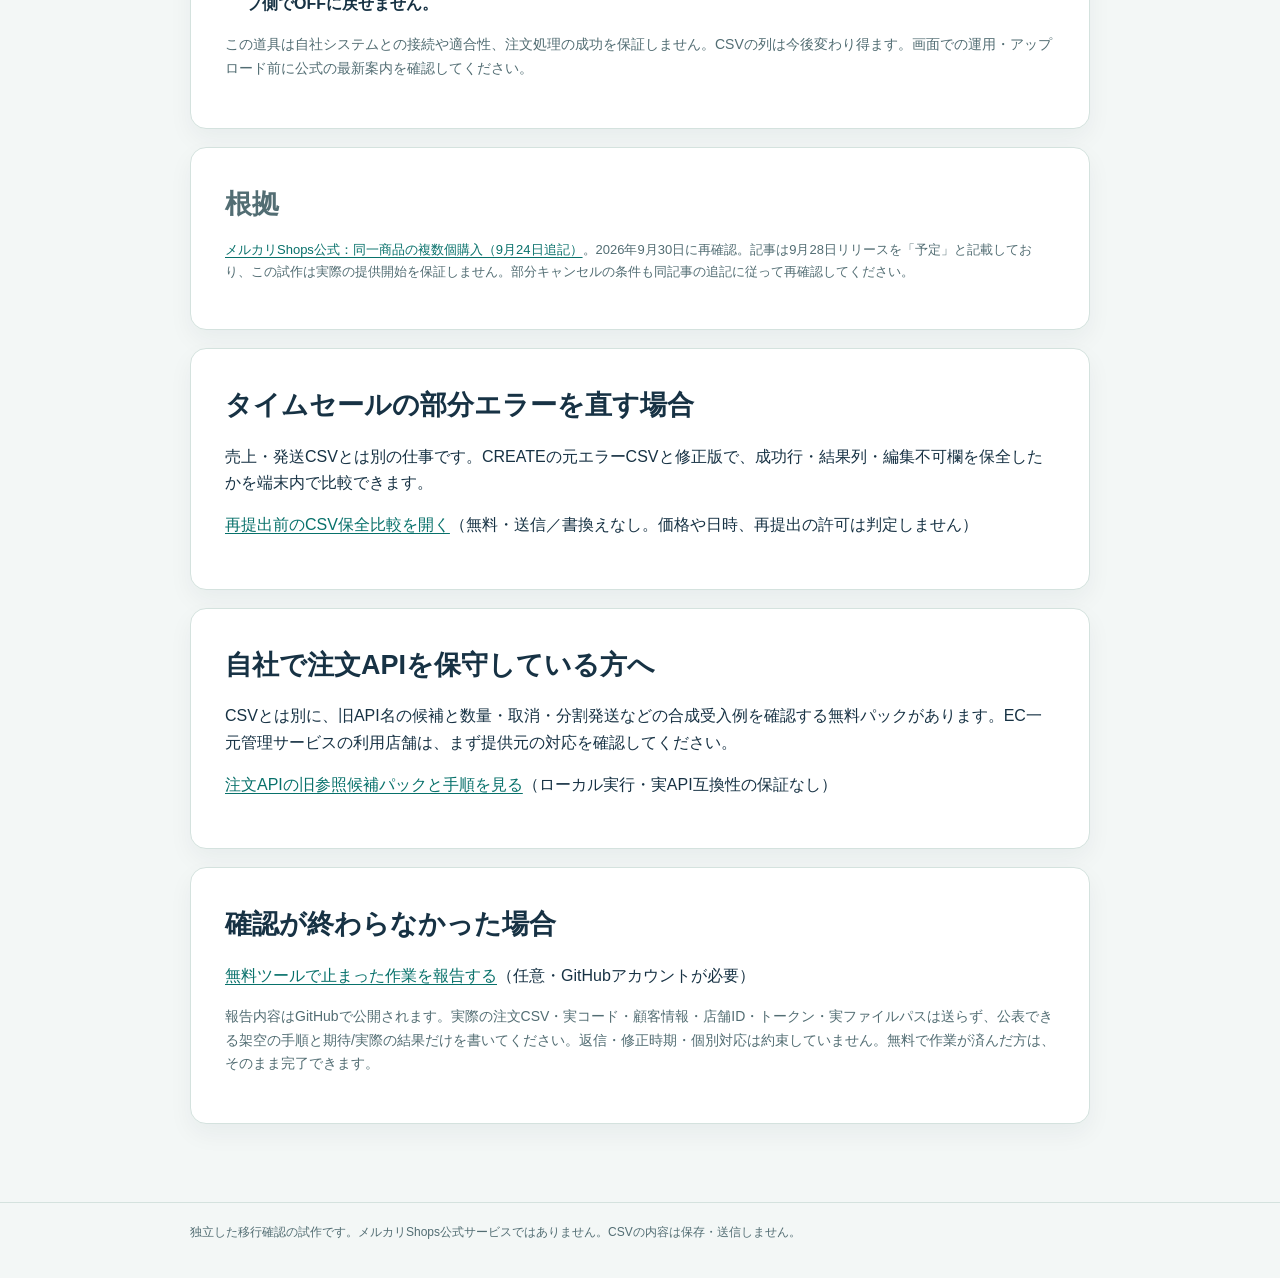
==== commit 28d8596d: "Prepare failed-row CSV edits and reject ambiguous money" ====
--- a/index.html
+++ b/index.html
@@ -36,7 +36,7 @@
       <h2 id="meaning-title">結果をどう使うか</h2>
       <div class="legend">
         <div><b>一括発送通知CSV</b><span>新形式は「注文行＋商品行」。行数を注文件数とみなさず、<code>type=product</code>の数量を確認します。<code>shipping_id</code>入り行は数量を変更できないため、元のCSVと自社手順で照合してください。</span></div>
-        <div><b>売上明細CSV</b><span>商品・送料・インボイス・キャンセルなどが別行です。金額を自作計算で推定せず、公式の<code>販売利益</code>列を合計します。負の数量を消したり、最初の1行だけ取り込んだりしないでください。</span></div>
+        <div><b>売上明細CSV</b><span>商品・送料・インボイス・キャンセルなどが別行です。金額を自作計算で推定せず、公式の<code>販売利益</code>列を合計します。金額は符号付き整数、または3桁区切りのカンマ形式のみ。前後の空白は除き、金額内の空白・不正な区切りは合計しません。通貨表示は先頭の¥／￥か末尾の円を1つだけ認め、通貨換算はしません。負の数量を消したり、最初の1行だけ取り込んだりしないでください。</span></div>
       </div>
       <h3>設定をONにする前の受入検査</h3>
       <ol class="check">
@@ -72,6 +72,14 @@
       if(quoted)throw new Error('引用符が閉じていません。CSV原本の形式を確認してください。');
       row.push(cell);if(row.some(value=>value!==''))rows.push(row);
       return rows;
+    }
+    // Plain signed integers or correctly grouped commas; one optional JPY marker.
+    function parseJPY(value){
+      if(typeof value!=='string')return null;
+      const s=value.trim();
+      const match=s.match(/^(?:[¥￥])?([+-]?(?:\d+|\d{1,3}(?:,\d{3})+))(円)?$/);
+      if(!match||(/^[¥￥]/.test(s)&&match[2]))return null;
+      const n=Number(match[1].replace(/,/g,''));return Number.isSafeInteger(n)?n:null;
     }
     function analyze(rows){
       if(rows.length<2)return '見出しとデータ行があるCSVを選んでください。';
@@ -125,11 +133,11 @@
         lines.push(`インボイス行 ${invoice}／キャンセル関連行 ${cancel}${negativeQuantity===null?'':`／数量が負の行 ${negativeQuantity}`}`);
         if(missing.length)lines.push(`要確認：集計に必要な列が見当たりません：${missing.join('、')}`);
         if(has('販売利益')){
-          const raw=data.map(row=>get(row,'販売利益').replace(/[¥￥円,\s]/g,''));
-          const invalid=raw.filter(value=>value===''||!/^[-+]?\d+$/.test(value)||!Number.isSafeInteger(Number(value))).length;
+          const raw=data.map(row=>parseJPY(get(row,'販売利益')));
+          const invalid=raw.filter(value=>value===null).length;
           if(invalid)lines.push(`販売利益を合計しません：空欄・整数円でない値・安全に扱えない大きな金額が${invalid}行あります。CSV原本を確認してください。`);
           else {
-            const sum=raw.reduce((total,value)=>total+Number(value),0);
+            const sum=raw.reduce((total,value)=>total+value,0);
             if(!Number.isSafeInteger(sum))lines.push('販売利益を合計しません：合計額が安全に扱える数値範囲を超えました。CSV原本を確認してください。');
             else lines.push(`販売利益列の合計 ${sum.toLocaleString('ja-JP')}円（CSV内の列値の単純合計。受領済み利益や当方の収益ではありません）`);
           }
@@ -165,7 +173,7 @@
     }
     fileInput.addEventListener('change',readSelectedCsv);
     encoding.addEventListener('change',readSelectedCsv);
-    window.csvAuditForTests={parseCsv,analyze};
+    window.csvAuditForTests={parseCsv,analyze,parseJPY};
   })();
   </script>
 </body>
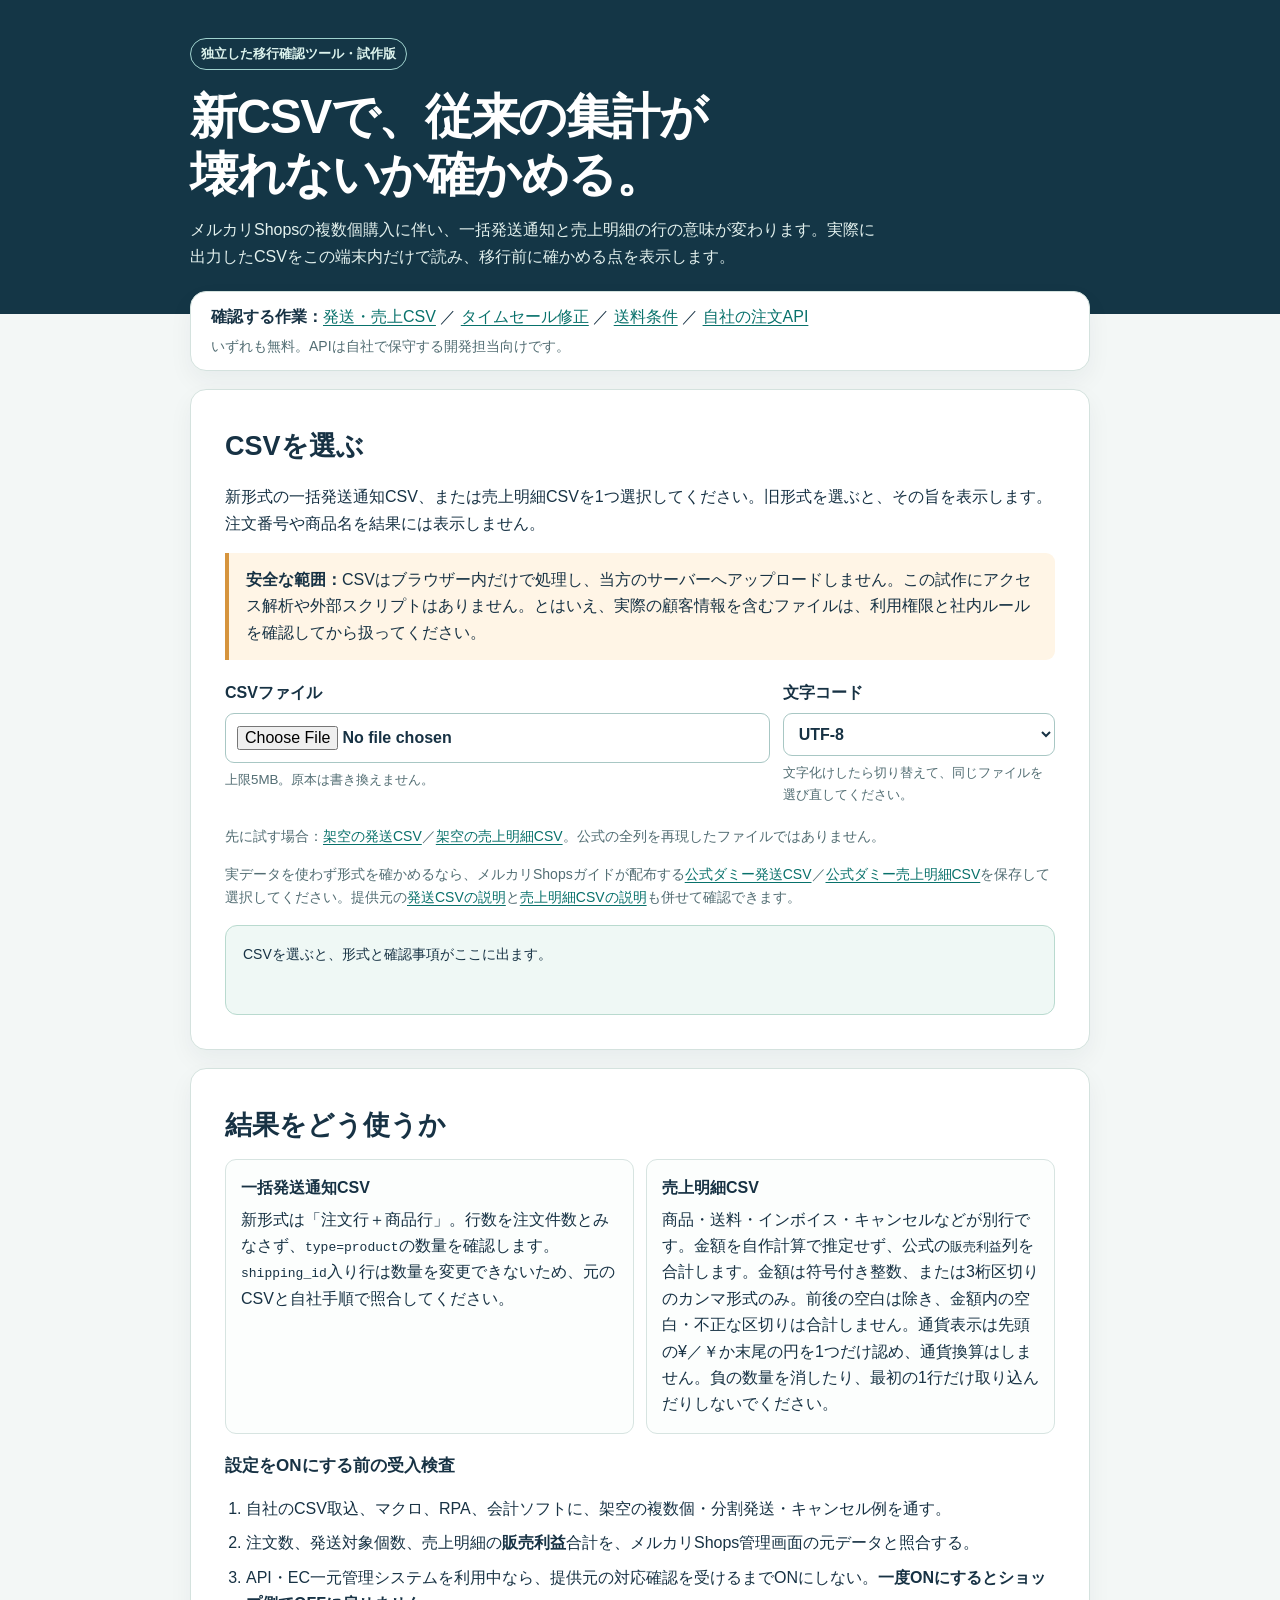
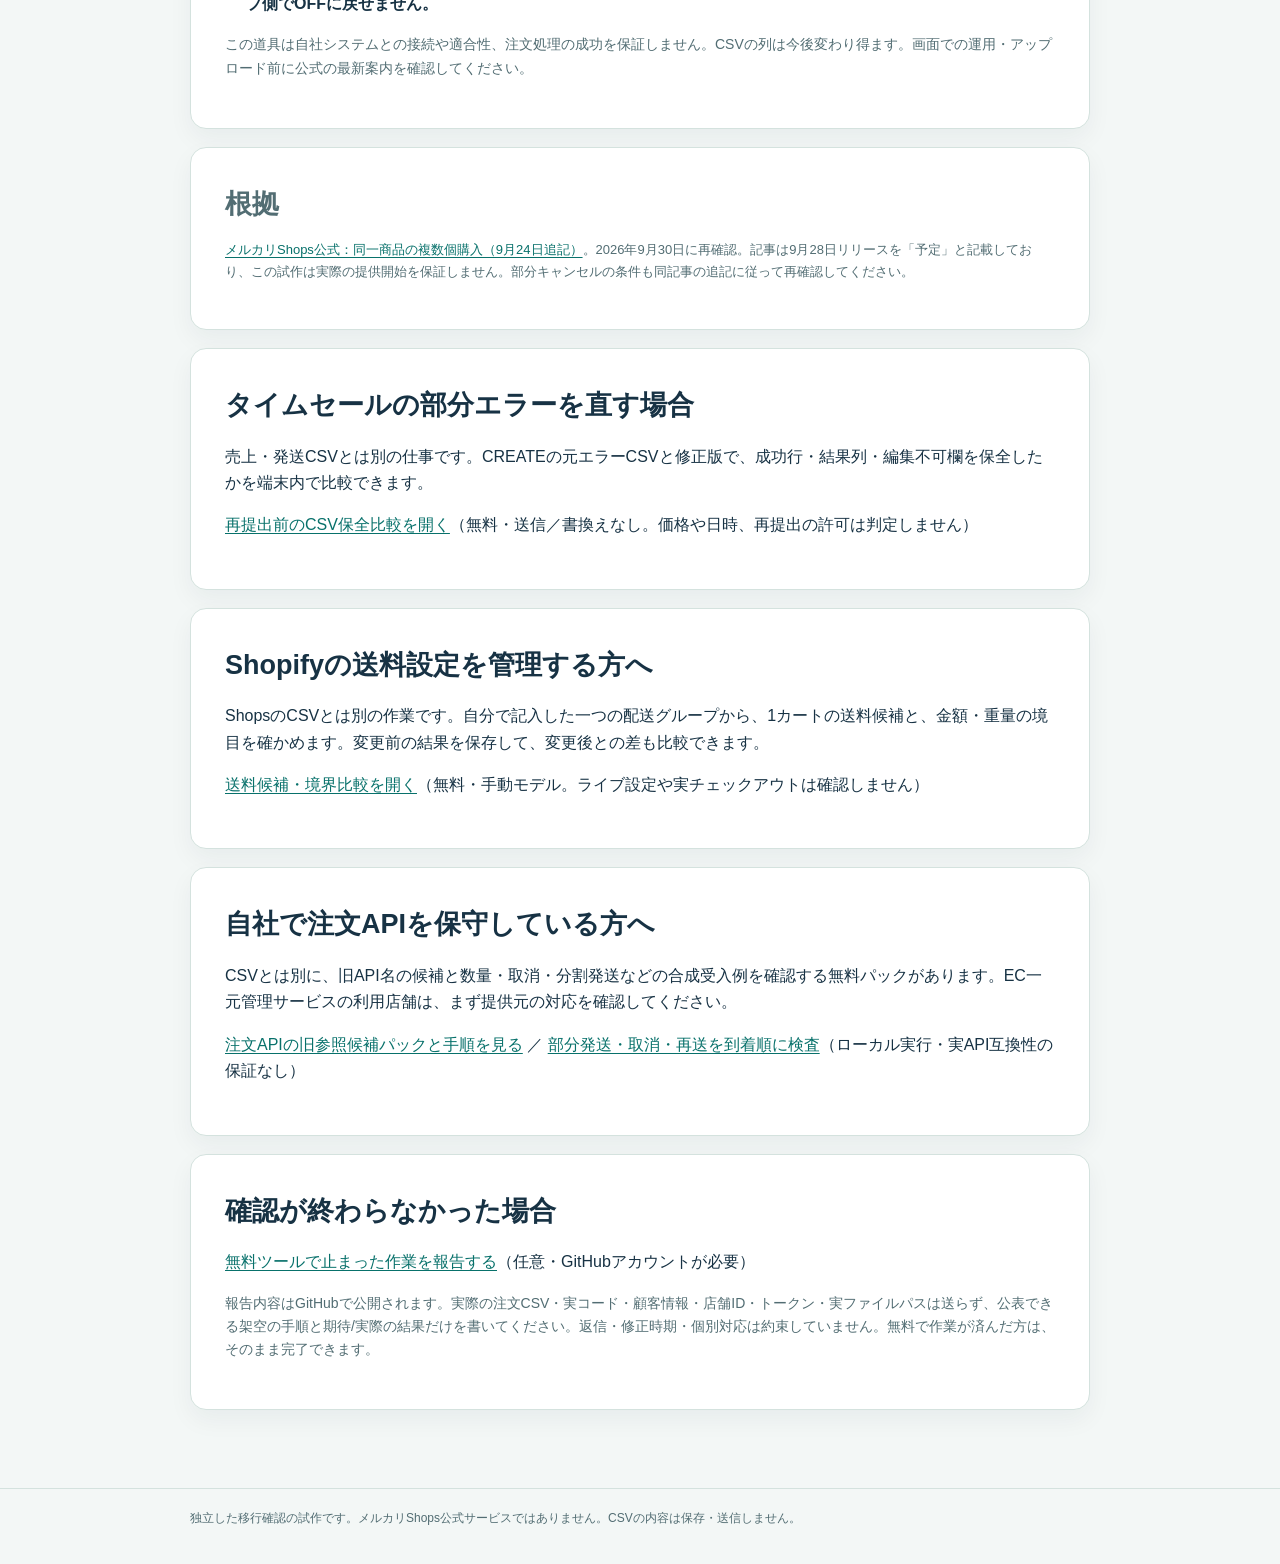
==== commit 5d137162: "Add shipping boundary and order event tools with distinct routes" ====
--- a/index.html
+++ b/index.html
@@ -17,7 +17,7 @@
   <header class="top"><div class="wrap"><small>独立した移行確認ツール・試作版</small><h1>新CSVで、従来の集計が<br>壊れないか確かめる。</h1><p>メルカリShopsの複数個購入に伴い、一括発送通知と売上明細の行の意味が変わります。実際に出力したCSVをこの端末内だけで読み、移行前に確かめる点を表示します。</p></div></header>
   <main class="wrap main">
     <nav class="panel" style="padding:12px 20px" aria-label="確認する作業">
-      <p style="margin:0"><strong>確認する作業：</strong><a href="#audit-title">発送・売上CSV</a> ／ <a href="timesale-retry/">タイムセール修正</a> ／ <a href="order-api-audit/">自社の注文API</a></p>
+      <p style="margin:0"><strong>確認する作業：</strong><a href="#audit-title">発送・売上CSV</a> ／ <a href="timesale-retry/">タイムセール修正</a> ／ <a href="shipping-rules/">送料条件</a> ／ <a href="order-api-audit/">自社の注文API</a></p>
       <p class="muted" style="margin:.3em 0 0">いずれも無料。APIは自社で保守する開発担当向けです。</p>
     </nav>
     <section class="panel" aria-labelledby="audit-title">
@@ -48,7 +48,7 @@
     </section>
     <section class="panel sources"><h2>根拠</h2><p><a href="https://jp-news.mercari.com/mercari-shops/info/53548" target="_blank" rel="noopener">メルカリShops公式：同一商品の複数個購入（9月24日追記）</a>。2026年9月30日に再確認。記事は9月28日リリースを「予定」と記載しており、この試作は実際の提供開始を保証しません。部分キャンセルの条件も同記事の追記に従って再確認してください。</p></section>
     <section class="panel"><h2>タイムセールの部分エラーを直す場合</h2><p>売上・発送CSVとは別の仕事です。CREATEの元エラーCSVと修正版で、成功行・結果列・編集不可欄を保全したかを端末内で比較できます。</p><p><a href="timesale-retry/">再提出前のCSV保全比較を開く</a>（無料・送信／書換えなし。価格や日時、再提出の許可は判定しません）</p></section>
-    <section class="panel"><h2>自社で注文APIを保守している方へ</h2><p>CSVとは別に、旧API名の候補と数量・取消・分割発送などの合成受入例を確認する無料パックがあります。EC一元管理サービスの利用店舗は、まず提供元の対応を確認してください。</p><p><a href="order-api-audit/">注文APIの旧参照候補パックと手順を見る</a>（ローカル実行・実API互換性の保証なし）</p></section>
+    <section class="panel"><h2>Shopifyの送料設定を管理する方へ</h2><p>ShopsのCSVとは別の作業です。自分で記入した一つの配送グループから、1カートの送料候補と、金額・重量の境目を確かめます。変更前の結果を保存して、変更後との差も比較できます。</p><p><a href="shipping-rules/">送料候補・境界比較を開く</a>（無料・手動モデル。ライブ設定や実チェックアウトは確認しません）</p></section><section class="panel"><h2>自社で注文APIを保守している方へ</h2><p>CSVとは別に、旧API名の候補と数量・取消・分割発送などの合成受入例を確認する無料パックがあります。EC一元管理サービスの利用店舗は、まず提供元の対応を確認してください。</p><p><a href="order-api-audit/">注文APIの旧参照候補パックと手順を見る</a> ／ <a href="order-api-audit/event-replay/">部分発送・取消・再送を到着順に検査</a>（ローカル実行・実API互換性の保証なし）</p></section>
     <section class="panel"><h2>確認が終わらなかった場合</h2><p><a href="https://github.com/tomoka-uzumaki-ai/shops-csv-readiness-jp/issues/new?template=buyer-workflow.md">無料ツールで止まった作業を報告する</a>（任意・GitHubアカウントが必要）</p><p class="muted">報告内容はGitHubで公開されます。実際の注文CSV・実コード・顧客情報・店舗ID・トークン・実ファイルパスは送らず、公表できる架空の手順と期待/実際の結果だけを書いてください。返信・修正時期・個別対応は約束していません。無料で作業が済んだ方は、そのまま完了できます。</p></section>
   </main>
   <footer class="footer"><div class="wrap">独立した移行確認の試作です。メルカリShops公式サービスではありません。CSVの内容は保存・送信しません。</div></footer>
